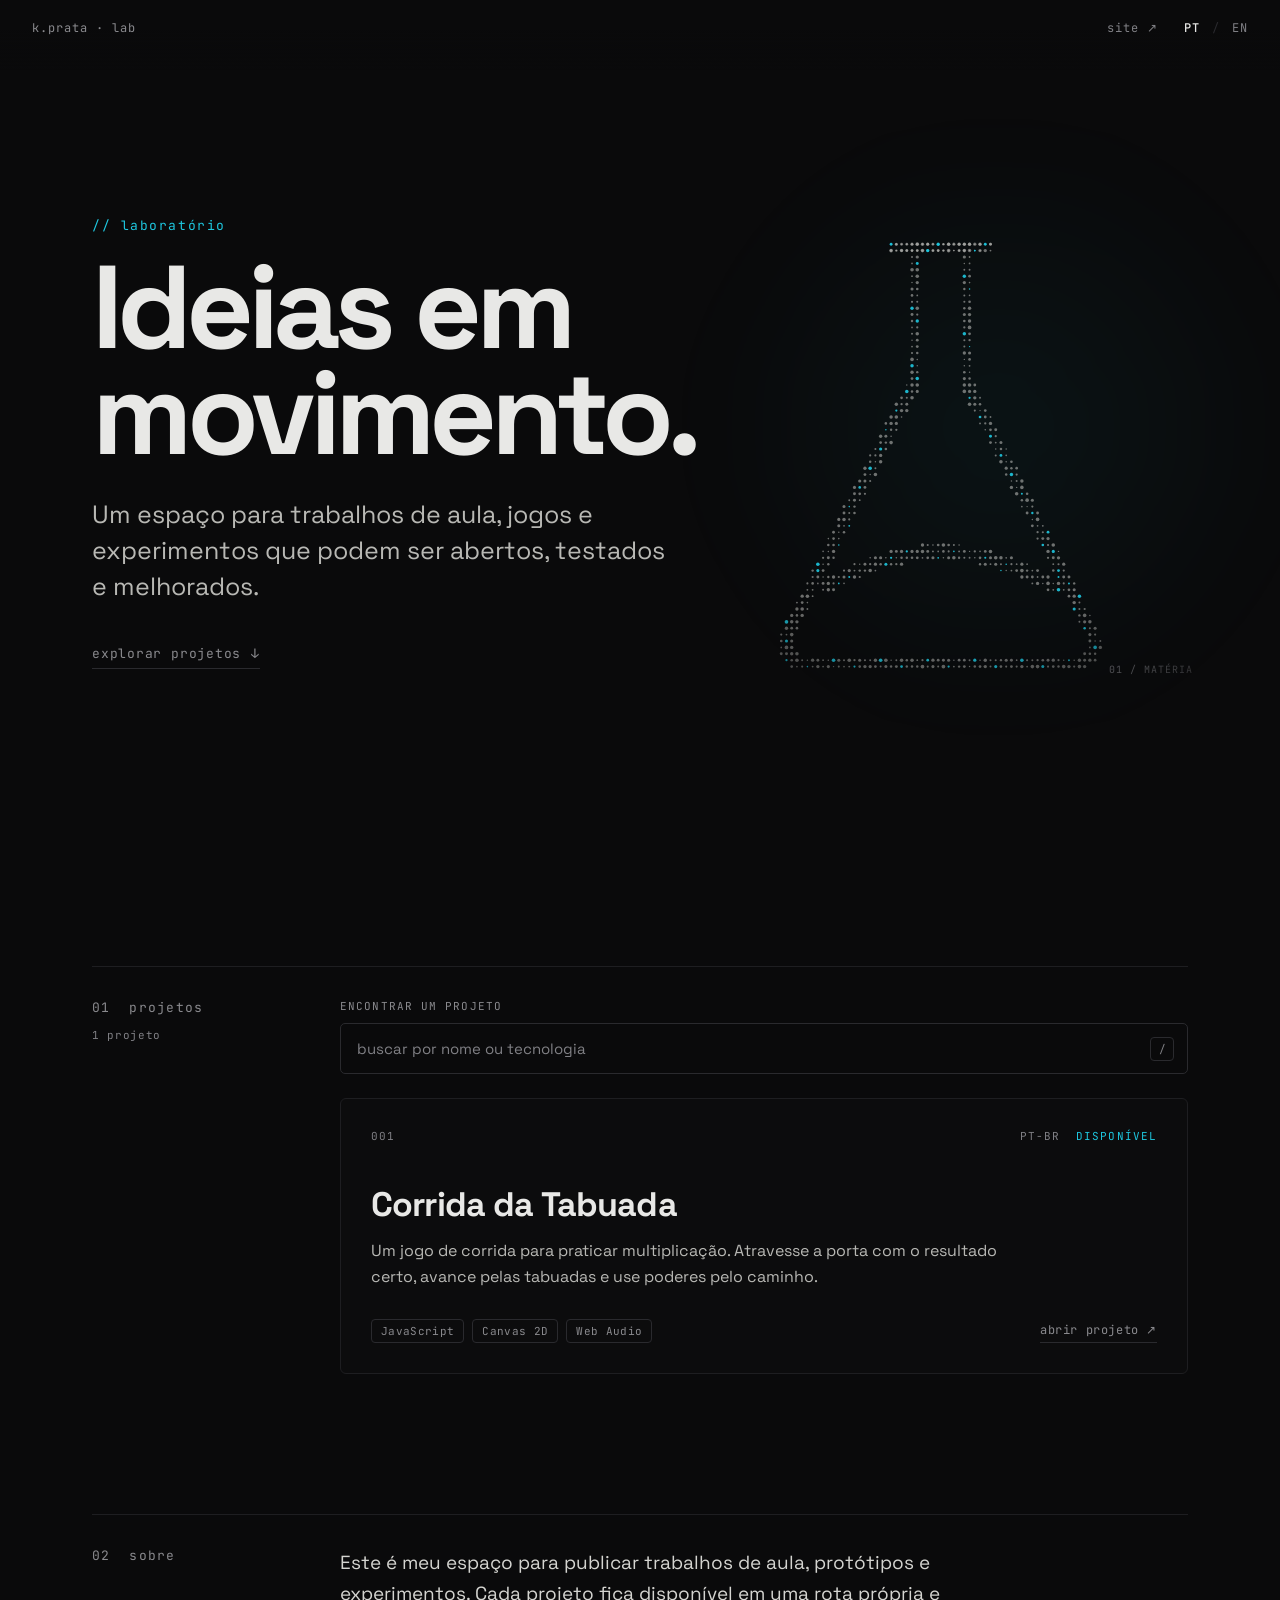
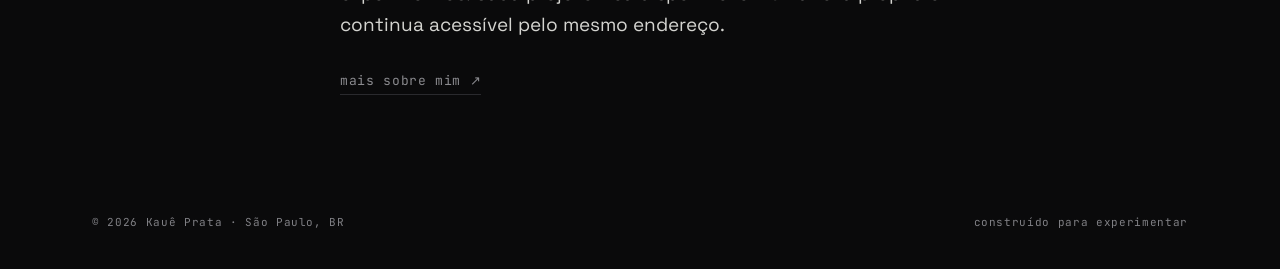
==== pt/index.html @ 5f239970 "adiciona idiomas e hero experimental" ====
<!DOCTYPE html>
<html lang="pt-BR">
<head>
  <meta charset="utf-8">
  <meta name="viewport" content="width=device-width, initial-scale=1">

  <title>Lab · Kauê Prata</title>
  <meta name="description" content="Trabalhos de aula, jogos e experimentos desenvolvidos por Kauê Prata.">
  <meta name="author" content="Kauê Prata">
  <meta name="theme-color" content="#0A0A0B">
  <link rel="canonical" href="https://lab.kaueprata.com/pt/">
  <link rel="alternate" hreflang="en" href="https://lab.kaueprata.com/">
  <link rel="alternate" hreflang="pt-BR" href="https://lab.kaueprata.com/pt/">
  <link rel="alternate" hreflang="x-default" href="https://lab.kaueprata.com/">

  <meta property="og:type" content="website">
  <meta property="og:site_name" content="Lab · Kauê Prata">
  <meta property="og:url" content="https://lab.kaueprata.com/pt/">
  <meta property="og:title" content="Lab · Kauê Prata">
  <meta property="og:description" content="Trabalhos de aula, jogos e experimentos desenvolvidos por Kauê Prata.">
  <meta property="og:image" content="https://lab.kaueprata.com/assets/og-v2.jpg">
  <meta property="og:image:width" content="1200">
  <meta property="og:image:height" content="630">
  <meta property="og:image:alt" content="Laboratório de Kauê Prata, uma coleção de projetos e experimentos">
  <meta property="og:locale" content="pt_BR">
  <meta property="og:locale:alternate" content="en_US">

  <meta name="twitter:card" content="summary_large_image">
  <meta name="twitter:title" content="Lab · Kauê Prata">
  <meta name="twitter:description" content="Trabalhos de aula, jogos e experimentos desenvolvidos por Kauê Prata.">
  <meta name="twitter:image" content="https://lab.kaueprata.com/assets/og-v2.jpg">

  <link rel="icon" href="/assets/favicon.svg" type="image/svg+xml">
  <link rel="apple-touch-icon" href="/assets/apple-touch-icon.png">
  <link rel="preload" href="/assets/v2/fonts/space-grotesk-latin.woff2" as="font" type="font/woff2" crossorigin>
  <link rel="stylesheet" href="/assets/v2/site.css">
  <noscript><style>.app-list{display:none}.noscript-app{display:block}</style></noscript>
</head>
<body>
  <a class="skip" href="#apps">pular para os projetos</a>

  <header class="topbar">
    <a class="brand" href="/pt/">k.prata · lab</a>
    <nav class="topnav" aria-label="Navegação principal">
      <a class="back-home" href="https://kaueprata.com/pt/">site <span aria-hidden="true">↗</span></a>
      <div class="lang" role="group" aria-label="Idioma">
        <span class="lang-btn" aria-current="page">PT</span>
        <span class="lang-sep" aria-hidden="true">/</span>
        <a class="lang-btn" href="/" hreflang="en" data-lang="en">EN</a>
      </div>
    </nav>
  </header>

  <main>
    <section class="hero" aria-labelledby="hero-title">
      <div class="hero-visual" aria-hidden="true">
        <canvas id="lab-canvas"></canvas>
        <span class="shape-label" id="shape-label"></span>
      </div>
      <div class="hero-inner">
        <div class="hero-copy">
          <p class="kicker">// laboratório</p>
          <h1 id="hero-title">Ideias em movimento.</h1>
          <p class="hero-line">Um espaço para trabalhos de aula, jogos e experimentos que podem ser abertos, testados e melhorados.</p>
          <a class="hero-link" href="#apps">explorar projetos <span aria-hidden="true">↓</span></a>
        </div>
      </div>
    </section>

    <section class="section" id="apps" aria-labelledby="apps-title">
      <div class="section-row">
        <div class="section-heading">
          <h2 class="section-label" id="apps-title">01&nbsp;&nbsp;projetos</h2>
          <span class="app-count" id="app-count" aria-live="polite">carregando</span>
        </div>

        <div class="section-body">
          <div class="toolbar">
            <label for="app-search">encontrar um projeto</label>
            <div class="search-wrap">
              <input id="app-search" type="search" placeholder="buscar por nome ou tecnologia" autocomplete="off">
              <span class="search-key" aria-hidden="true">/</span>
            </div>
          </div>

          <div class="app-list" id="app-list"></div>
          <p class="empty" id="empty" hidden>Nenhum projeto encontrado.</p>

          <div class="noscript-app">
            <article class="app-card">
              <a class="app-card-link" href="/tabuada/">
                <div class="app-topline"><span>001</span><span class="status">disponível</span></div>
                <h3>Corrida da Tabuada</h3>
                <p>Um jogo de corrida para praticar multiplicação escolhendo a porta com o resultado certo.</p>
                <span class="open-app">abrir projeto ↗</span>
              </a>
            </article>
          </div>
        </div>
      </div>
    </section>

    <section class="section note" aria-labelledby="about-title">
      <div class="section-row">
        <h2 class="section-label" id="about-title">02&nbsp;&nbsp;sobre</h2>
        <div class="section-body note-body">
          <p>Este é meu espaço para publicar trabalhos de aula, protótipos e experimentos. Cada projeto fica disponível em uma rota própria e continua acessível pelo mesmo endereço.</p>
          <a href="https://kaueprata.com/pt/">mais sobre mim <span aria-hidden="true">↗</span></a>
        </div>
      </div>
    </section>
  </main>

  <footer class="footer">
    <p>© 2026 Kauê Prata · São Paulo, BR</p>
    <span>construído para experimentar</span>
  </footer>

  <script src="/assets/v2/apps.js" defer></script>
  <script src="/assets/v2/site.js" defer></script>
</body>
</html>
---- assets/v2/site.css ----
@font-face {
  font-family: "Space Grotesk";
  src: url("/assets/v2/fonts/space-grotesk-latin.woff2") format("woff2");
  font-style: normal;
  font-weight: 400 700;
  font-display: swap;
  unicode-range: U+0000-00FF, U+0131, U+0152-0153, U+02BB-02BC, U+02C6, U+02DA, U+02DC, U+0304, U+0308, U+0329, U+2000-206F, U+20AC, U+2122, U+2191, U+2193, U+2212, U+2215, U+FEFF, U+FFFD;
}

@font-face {
  font-family: "Space Grotesk";
  src: url("/assets/v2/fonts/space-grotesk-latin-ext.woff2") format("woff2");
  font-style: normal;
  font-weight: 400 700;
  font-display: swap;
  unicode-range: U+0100-02BA, U+02BD-02C5, U+02C7-02CC, U+02CE-02D7, U+02DD-02FF, U+0304, U+0308, U+0329, U+1D00-1DBF, U+1E00-1E9F, U+1EF2-1EFF, U+2020, U+20A0-20AB, U+20AD-20C0, U+2113, U+2C60-2C7F, U+A720-A7FF;
}

@font-face {
  font-family: "JetBrains Mono";
  src: url("/assets/v2/fonts/jetbrains-mono-latin.woff2") format("woff2");
  font-style: normal;
  font-weight: 400 500;
  font-display: swap;
  unicode-range: U+0000-00FF, U+0131, U+0152-0153, U+02BB-02BC, U+02C6, U+02DA, U+02DC, U+0304, U+0308, U+0329, U+2000-206F, U+20AC, U+2122, U+2191, U+2193, U+2212, U+2215, U+FEFF, U+FFFD;
}

@font-face {
  font-family: "JetBrains Mono";
  src: url("/assets/v2/fonts/jetbrains-mono-latin-ext.woff2") format("woff2");
  font-style: normal;
  font-weight: 400 500;
  font-display: swap;
  unicode-range: U+0100-02BA, U+02BD-02C5, U+02C7-02CC, U+02CE-02D7, U+02DD-02FF, U+0304, U+0308, U+0329, U+1D00-1DBF, U+1E00-1E9F, U+1EF2-1EFF, U+2020, U+20A0-20AB, U+20AD-20C0, U+2113, U+2C60-2C7F, U+A720-A7FF;
}

:root {
  --bg: #0a0a0b;
  --fg: #e8e8e6;
  --accent: #1ec8e0;
  --body: #d4d4d0;
  --soft: #b8b8b4;
  --muted: #8a8a8e;
  --dim: #808085;
  --line: #1e1e21;
  --line-strong: #2a2a2e;
  --ease: cubic-bezier(.4, 0, .2, 1);
  --sans: "Space Grotesk", sans-serif;
  --mono: "JetBrains Mono", monospace;
}

*, *::before, *::after { box-sizing: border-box; }

html {
  scroll-behavior: smooth;
  scrollbar-width: thin;
  scrollbar-color: var(--line-strong) var(--bg);
}

body {
  margin: 0;
  min-height: 100vh;
  min-height: 100dvh;
  overflow-x: hidden;
  background: var(--bg);
  color: var(--fg);
  font-family: var(--sans);
  -webkit-font-smoothing: antialiased;
}

::selection { background: var(--accent); color: var(--bg); }
::-webkit-scrollbar { width: 12px; height: 12px; }
::-webkit-scrollbar-track { background: var(--bg); }
::-webkit-scrollbar-thumb { background: var(--line-strong); border: 3px solid var(--bg); border-radius: 8px; }
::-webkit-scrollbar-thumb:hover { background: var(--muted); }

a { color: inherit; text-decoration: none; }
a:hover { color: var(--accent); }
:focus-visible { outline: 2px solid var(--accent); outline-offset: 4px; border-radius: 2px; }

.skip {
  position: fixed;
  left: 16px;
  top: -64px;
  z-index: 50;
  padding: 10px 14px;
  border: 1px solid var(--line-strong);
  border-radius: 4px;
  background: var(--bg);
  font: 13px var(--mono);
  letter-spacing: .06em;
  transition: top .2s var(--ease);
}

.skip:focus { top: 16px; }

.topbar {
  position: fixed;
  inset: 0 0 auto;
  z-index: 20;
  display: flex;
  align-items: center;
  justify-content: space-between;
  padding: 20px 32px 34px;
  background: linear-gradient(#0a0a0b 42%, rgba(10, 10, 11, 0));
  font: 12px var(--mono);
  letter-spacing: .08em;
}

.brand { color: var(--muted); }
.topnav, .lang { display: flex; align-items: center; }
.topnav { gap: 26px; }
.back-home { color: var(--dim); transition: color .2s var(--ease); }
.lang { gap: 12px; }
.lang-btn { color: var(--dim); transition: color .2s var(--ease); }
.lang-btn[aria-current="page"] { color: var(--fg); font-weight: 500; }
.lang-sep { color: var(--line-strong); }

.hero {
  position: relative;
  min-height: 94vh;
  min-height: 94svh;
  display: flex;
  align-items: center;
  overflow: hidden;
}

.hero::after {
  content: "";
  position: absolute;
  right: -6%;
  top: 18%;
  width: 56%;
  height: 65%;
  background: radial-gradient(circle, rgba(30, 200, 224, .055), transparent 68%);
  filter: blur(42px);
  pointer-events: none;
}

.hero-inner {
  position: relative;
  z-index: 2;
  width: 100%;
  max-width: 1160px;
  margin: 0 auto;
  padding: 128px 32px 88px;
}

.hero-copy { position: relative; z-index: 2; max-width: 650px; }

.hero-visual {
  position: absolute;
  z-index: 1;
  top: 19%;
  right: max(3vw, calc((100vw - 1220px) / 2));
  width: min(47vw, 620px);
  height: min(58vw, 560px);
  pointer-events: none;
  mask-image: radial-gradient(ellipse 72% 70% at center, #000 50%, transparent 100%);
}

.hero-visual canvas { display: block; width: 100%; height: 100%; }

.shape-label {
  position: absolute;
  right: 8%;
  bottom: 8%;
  color: var(--dim);
  font: 10px var(--mono);
  letter-spacing: .1em;
  text-transform: uppercase;
}

.kicker {
  margin: 0 0 20px;
  color: var(--accent);
  font: 13px var(--mono);
  letter-spacing: .12em;
}

.hero h1 {
  margin: 0 0 30px;
  max-width: 780px;
  font-size: clamp(68px, 9.2vw, 118px);
  font-weight: 700;
  line-height: .9;
  letter-spacing: -.052em;
  text-wrap: balance;
}

.hero-line {
  max-width: 580px;
  margin: 0 0 38px;
  color: var(--soft);
  font-size: clamp(19px, 2vw, 25px);
  line-height: 1.45;
  text-wrap: pretty;
}

.hero-link {
  display: inline-flex;
  gap: 10px;
  align-items: center;
  padding-bottom: 6px;
  border-bottom: 1px solid var(--line-strong);
  color: var(--muted);
  font: 13px var(--mono);
  letter-spacing: .06em;
  transition: color .2s var(--ease), border-color .2s var(--ease);
}

.hero-link:hover { border-color: var(--accent); }

.section {
  max-width: 1160px;
  margin: 0 auto;
  padding: 120px 32px 0;
  scroll-margin-top: 64px;
}

.section-row {
  display: flex;
  flex-wrap: wrap;
  gap: 48px;
  padding-top: 32px;
  border-top: 1px solid var(--line);
}

.section-heading { flex: 0 0 200px; }
.section-label {
  margin: 0;
  color: var(--muted);
  font: 400 13px var(--mono);
  letter-spacing: .1em;
}

.app-count {
  display: block;
  margin-top: 12px;
  color: var(--dim);
  font: 11px var(--mono);
  letter-spacing: .06em;
}

.section-body { flex: 1 1 520px; min-width: 0; }
.toolbar { margin-bottom: 24px; }
.toolbar label {
  display: block;
  margin-bottom: 10px;
  color: var(--muted);
  font: 11px var(--mono);
  letter-spacing: .1em;
  text-transform: uppercase;
}

.search-wrap { position: relative; }
.search-wrap input {
  width: 100%;
  padding: 15px 48px 15px 16px;
  border: 1px solid var(--line-strong);
  border-radius: 5px;
  outline: none;
  background: transparent;
  color: var(--fg);
  font: 15px var(--sans);
  transition: border-color .2s var(--ease), background .2s var(--ease);
}

.search-wrap input::placeholder { color: var(--dim); }
.search-wrap input:focus { border-color: var(--accent); background: rgba(255, 255, 255, .015); }
.search-key {
  position: absolute;
  top: 50%;
  right: 14px;
  transform: translateY(-50%);
  display: grid;
  place-items: center;
  width: 24px;
  height: 24px;
  border: 1px solid var(--line-strong);
  border-radius: 4px;
  color: var(--dim);
  font: 11px var(--mono);
  pointer-events: none;
}

.app-list { display: grid; gap: 18px; }
.app-card { min-width: 0; }
.app-card[hidden] { display: none; }

.app-card-link {
  display: block;
  padding: 30px;
  border: 1px solid var(--line);
  border-radius: 6px;
  background: rgba(255, 255, 255, .006);
  transition: border-color .22s var(--ease), background .22s var(--ease), transform .22s var(--ease);
}

.app-card-link:hover {
  border-color: var(--accent);
  background: rgba(30, 200, 224, .025);
  color: var(--fg);
  transform: translateY(-2px);
}

.app-topline {
  display: flex;
  justify-content: space-between;
  gap: 16px;
  margin-bottom: 44px;
  color: var(--dim);
  font: 11px var(--mono);
  letter-spacing: .1em;
}

.app-meta { display: flex; gap: 16px; align-items: center; }
.status { color: var(--accent); text-transform: uppercase; }
.app-card h3 {
  margin: 0 0 14px;
  font-size: clamp(24px, 3.2vw, 34px);
  line-height: 1.08;
  letter-spacing: -.025em;
}

.app-card p {
  max-width: 640px;
  margin: 0 0 28px;
  color: var(--soft);
  font-size: 16px;
  line-height: 1.65;
  text-wrap: pretty;
}

.app-bottom {
  display: flex;
  align-items: flex-end;
  justify-content: space-between;
  gap: 24px;
}

.tags { display: flex; flex-wrap: wrap; gap: 8px; }
.tag {
  padding: 4px 9px;
  border: 1px solid var(--line-strong);
  border-radius: 4px;
  color: var(--muted);
  font: 11px var(--mono);
  letter-spacing: .03em;
}

.open-app {
  flex: 0 0 auto;
  padding-bottom: 4px;
  border-bottom: 1px solid var(--line-strong);
  color: var(--muted);
  font: 12px var(--mono);
  letter-spacing: .05em;
  transition: color .2s var(--ease), border-color .2s var(--ease);
}

.app-card-link:hover .open-app { color: var(--accent); border-color: var(--accent); }
.empty { margin: 48px 0; color: var(--muted); font: 13px var(--mono); }
.noscript-app { display: none; }

.note { padding-top: 140px; padding-bottom: 120px; }
.note > .section-row > .section-label { flex: 0 0 200px; }
.note-body p {
  max-width: 640px;
  margin: 0 0 28px;
  color: var(--body);
  font-size: 19px;
  line-height: 1.65;
  text-wrap: pretty;
}

.note-body a {
  display: inline-block;
  padding-bottom: 5px;
  border-bottom: 1px solid var(--line-strong);
  color: var(--muted);
  font: 13px var(--mono);
  letter-spacing: .05em;
}

.note-body a:hover { border-color: var(--accent); }

.footer {
  display: flex;
  justify-content: space-between;
  gap: 24px;
  max-width: 1160px;
  margin: 0 auto;
  padding: 0 32px 40px;
  color: var(--dim);
  font: 11px var(--mono);
  letter-spacing: .06em;
}

.footer p { margin: 0; }

@media (max-width: 900px) {
  .hero-copy { max-width: 600px; }
  .hero-visual { right: -11%; width: 62vw; opacity: .58; }
}

@media (max-width: 700px) {
  .topbar { padding: 16px 20px 30px; }
  .topnav { gap: 18px; }
  .back-home { font-size: 0; }
  .back-home span { font-size: 13px; }
  .hero { min-height: 92vh; min-height: 92svh; align-items: flex-start; }
  .hero-inner { padding: 118px 20px 76px; }
  .hero h1 { max-width: 560px; font-size: clamp(58px, 18vw, 84px); }
  .hero-line { max-width: 520px; font-size: 18px; }
  .hero-visual {
    top: 43%;
    right: -20%;
    width: 88vw;
    height: 50vh;
    min-height: 340px;
    opacity: .48;
  }
  .shape-label { right: 23%; bottom: 9%; }
  .section { padding: 92px 20px 0; }
  .section-row { gap: 30px; }
  .section-heading { flex-basis: 100%; display: flex; justify-content: space-between; align-items: baseline; }
  .app-count { margin: 0; }
  .app-card-link { padding: 24px; }
  .app-topline { margin-bottom: 36px; }
  .app-bottom { align-items: flex-start; flex-direction: column; }
  .note { padding-top: 110px; padding-bottom: 96px; }
  .footer { flex-direction: column; padding: 0 20px 36px; }
}

@media (max-width: 410px) {
  .topbar { padding-inline: 16px; }
  .brand { font-size: 11px; }
  .topnav { gap: 13px; }
  .lang { gap: 9px; }
  .hero-inner { padding-inline: 16px; }
  .section { padding-inline: 16px; }
}

@media (prefers-reduced-motion: reduce) {
  html { scroll-behavior: auto; }
  *, *::before, *::after { transition-duration: .001ms !important; }
  .app-card-link:hover { transform: none; }
}
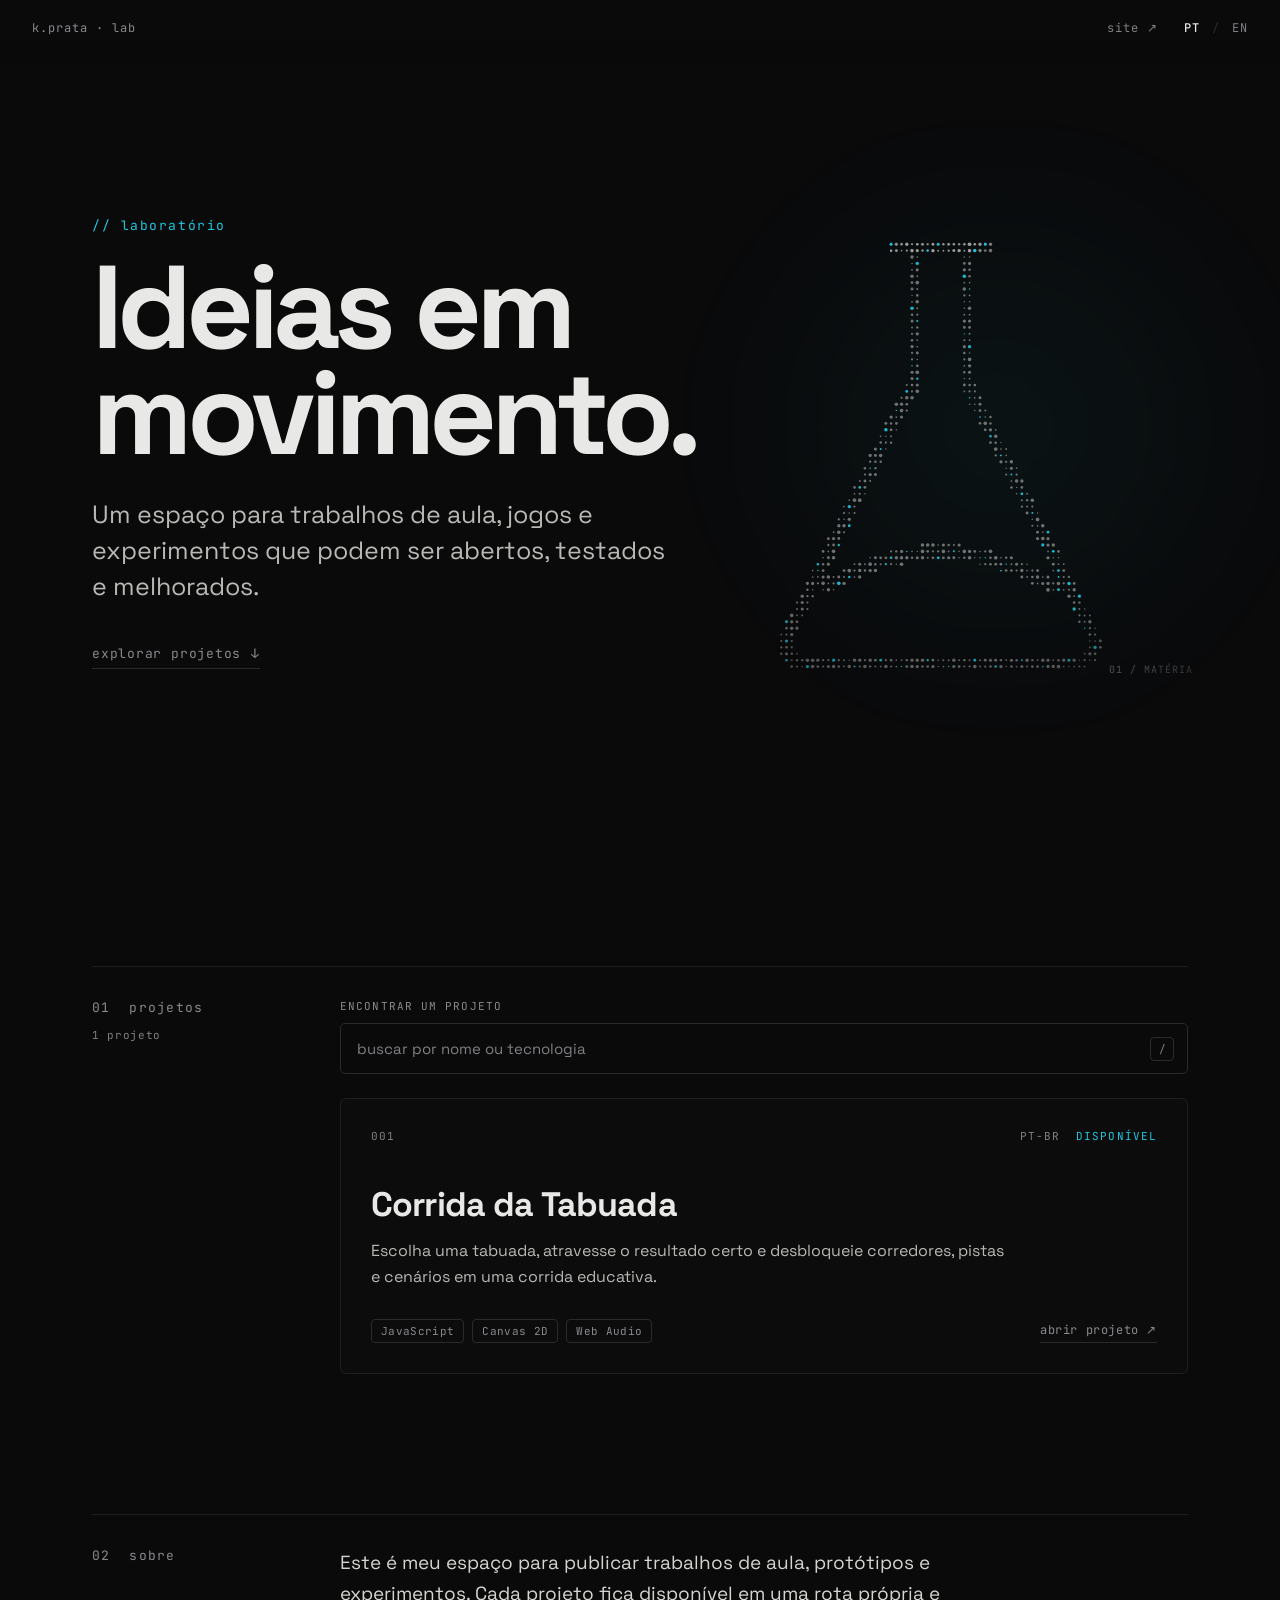
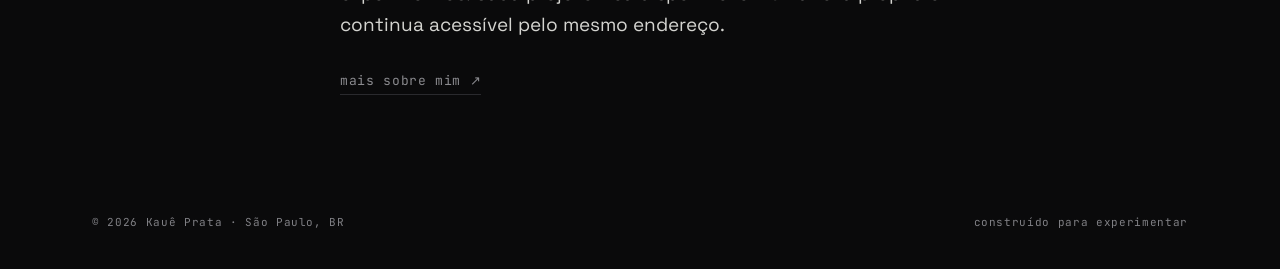
==== commit 586e5c1a: "repagina corrida da tabuada" ====
--- a/pt/index.html
+++ b/pt/index.html
@@ -91,7 +91,7 @@
               <a class="app-card-link" href="/tabuada/">
                 <div class="app-topline"><span>001</span><span class="status">disponível</span></div>
                 <h3>Corrida da Tabuada</h3>
-                <p>Um jogo de corrida para praticar multiplicação escolhendo a porta com o resultado certo.</p>
+                <p>Escolha uma tabuada, atravesse o resultado certo e desbloqueie novas pistas e corredores.</p>
                 <span class="open-app">abrir projeto ↗</span>
               </a>
             </article>
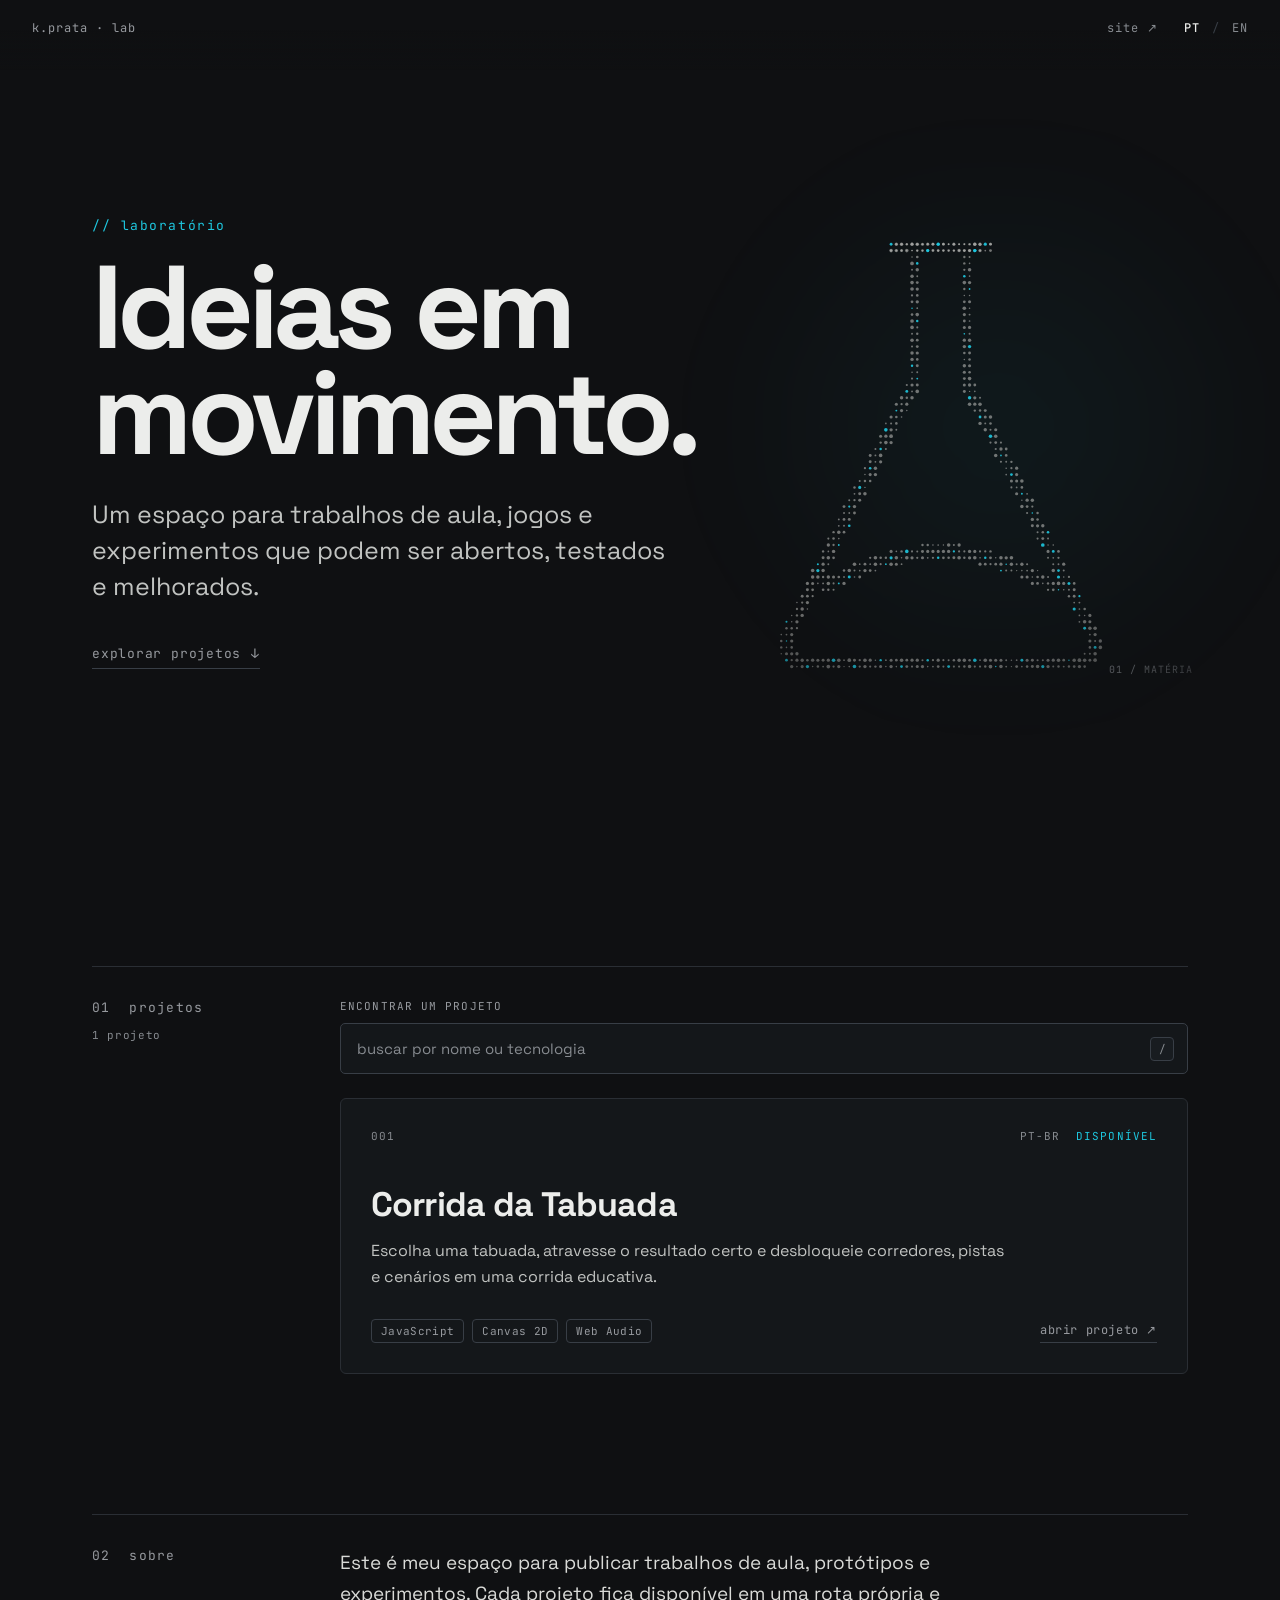
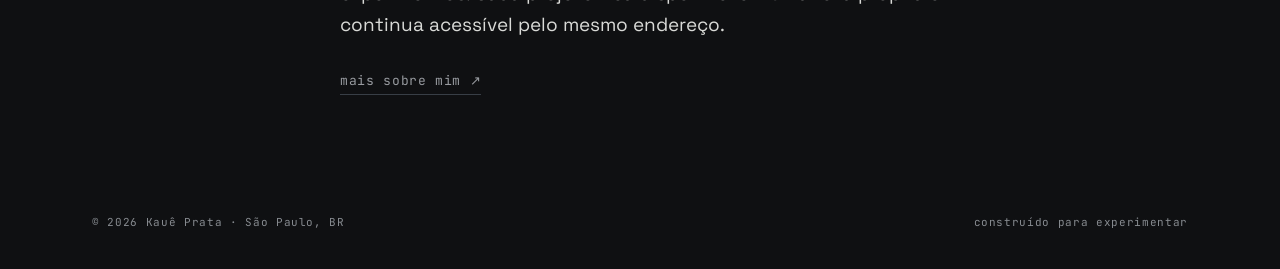
==== commit 9e4964c4: "refina contraste do tema dark" ====
--- a/pt/index.html
+++ b/pt/index.html
@@ -7,7 +7,7 @@
   <title>Lab · Kauê Prata</title>
   <meta name="description" content="Trabalhos de aula, jogos e experimentos desenvolvidos por Kauê Prata.">
   <meta name="author" content="Kauê Prata">
-  <meta name="theme-color" content="#0A0A0B">
+  <meta name="theme-color" content="#0F1012">
   <link rel="canonical" href="https://lab.kaueprata.com/pt/">
   <link rel="alternate" hreflang="en" href="https://lab.kaueprata.com/">
   <link rel="alternate" hreflang="pt-BR" href="https://lab.kaueprata.com/pt/">
@@ -33,7 +33,7 @@
   <link rel="icon" href="/assets/favicon.svg" type="image/svg+xml">
   <link rel="apple-touch-icon" href="/assets/apple-touch-icon.png">
   <link rel="preload" href="/assets/v2/fonts/space-grotesk-latin.woff2" as="font" type="font/woff2" crossorigin>
-  <link rel="stylesheet" href="/assets/v2/site.css">
+  <link rel="stylesheet" href="/assets/v2/site.css?v=2">
   <noscript><style>.app-list{display:none}.noscript-app{display:block}</style></noscript>
 </head>
 <body>
--- a/assets/v2/site.css
+++ b/assets/v2/site.css
@@ -35,15 +35,18 @@
 }
 
 :root {
-  --bg: #0a0a0b;
-  --fg: #e8e8e6;
+  color-scheme: dark;
+  --bg: #0f1012;
+  --surface: #14171a;
+  --surface-raised: #181c20;
+  --fg: #ecedeb;
   --accent: #1ec8e0;
-  --body: #d4d4d0;
-  --soft: #b8b8b4;
-  --muted: #8a8a8e;
-  --dim: #808085;
-  --line: #1e1e21;
-  --line-strong: #2a2a2e;
+  --body: #d9dad7;
+  --soft: #c1c3c1;
+  --muted: #979a9f;
+  --dim: #878b90;
+  --line: #2a2e34;
+  --line-strong: #383e46;
   --ease: cubic-bezier(.4, 0, .2, 1);
   --sans: "Space Grotesk", sans-serif;
   --mono: "JetBrains Mono", monospace;
@@ -102,7 +105,7 @@
   align-items: center;
   justify-content: space-between;
   padding: 20px 32px 34px;
-  background: linear-gradient(#0a0a0b 42%, rgba(10, 10, 11, 0));
+  background: linear-gradient(#0f1012 42%, rgba(15, 16, 18, 0));
   font: 12px var(--mono);
   letter-spacing: .08em;
 }
@@ -260,14 +263,14 @@
   border: 1px solid var(--line-strong);
   border-radius: 5px;
   outline: none;
-  background: transparent;
+  background: var(--surface);
   color: var(--fg);
   font: 15px var(--sans);
   transition: border-color .2s var(--ease), background .2s var(--ease);
 }
 
 .search-wrap input::placeholder { color: var(--dim); }
-.search-wrap input:focus { border-color: var(--accent); background: rgba(255, 255, 255, .015); }
+.search-wrap input:focus { border-color: var(--accent); background: var(--surface-raised); }
 .search-key {
   position: absolute;
   top: 50%;
@@ -279,6 +282,7 @@
   height: 24px;
   border: 1px solid var(--line-strong);
   border-radius: 4px;
+  background: var(--surface-raised);
   color: var(--dim);
   font: 11px var(--mono);
   pointer-events: none;
@@ -293,13 +297,13 @@
   padding: 30px;
   border: 1px solid var(--line);
   border-radius: 6px;
-  background: rgba(255, 255, 255, .006);
+  background: var(--surface);
   transition: border-color .22s var(--ease), background .22s var(--ease), transform .22s var(--ease);
 }
 
 .app-card-link:hover {
   border-color: var(--accent);
-  background: rgba(30, 200, 224, .025);
+  background: color-mix(in srgb, var(--surface-raised) 96%, var(--accent));
   color: var(--fg);
   transform: translateY(-2px);
 }
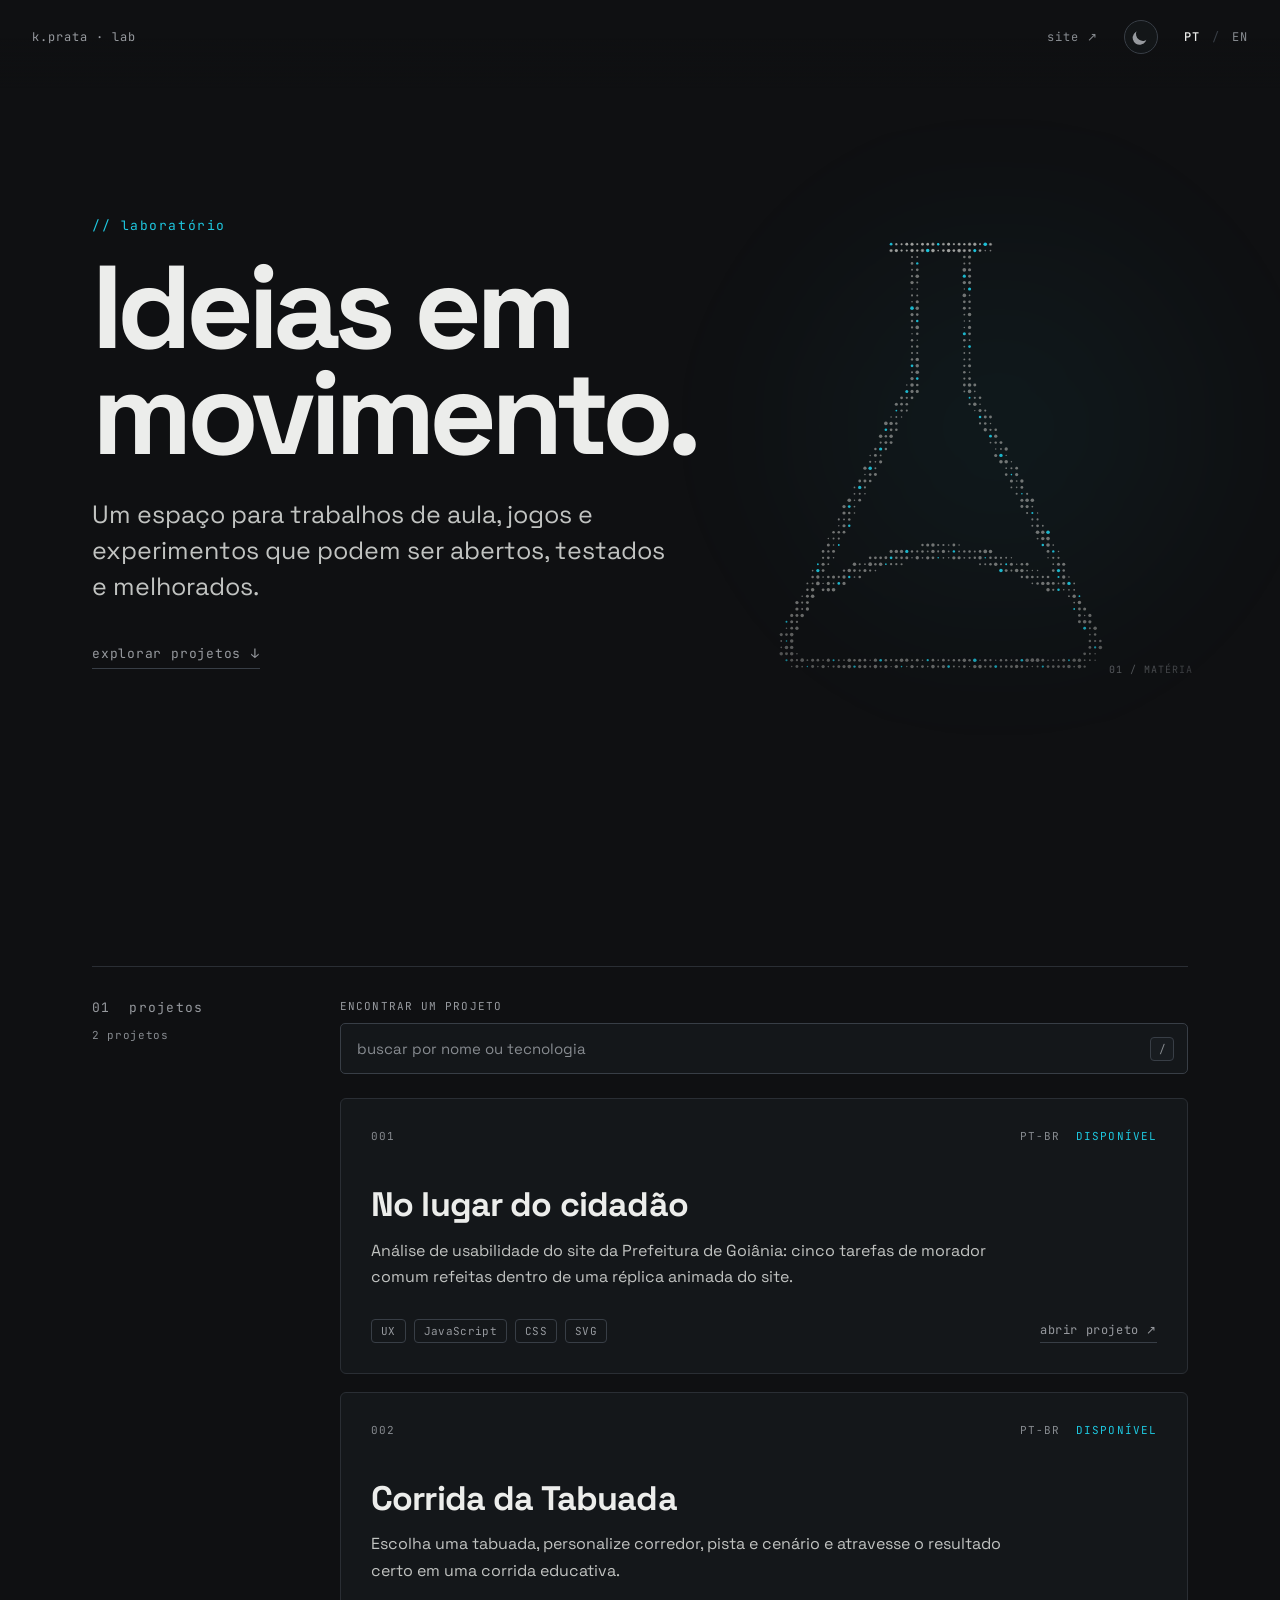
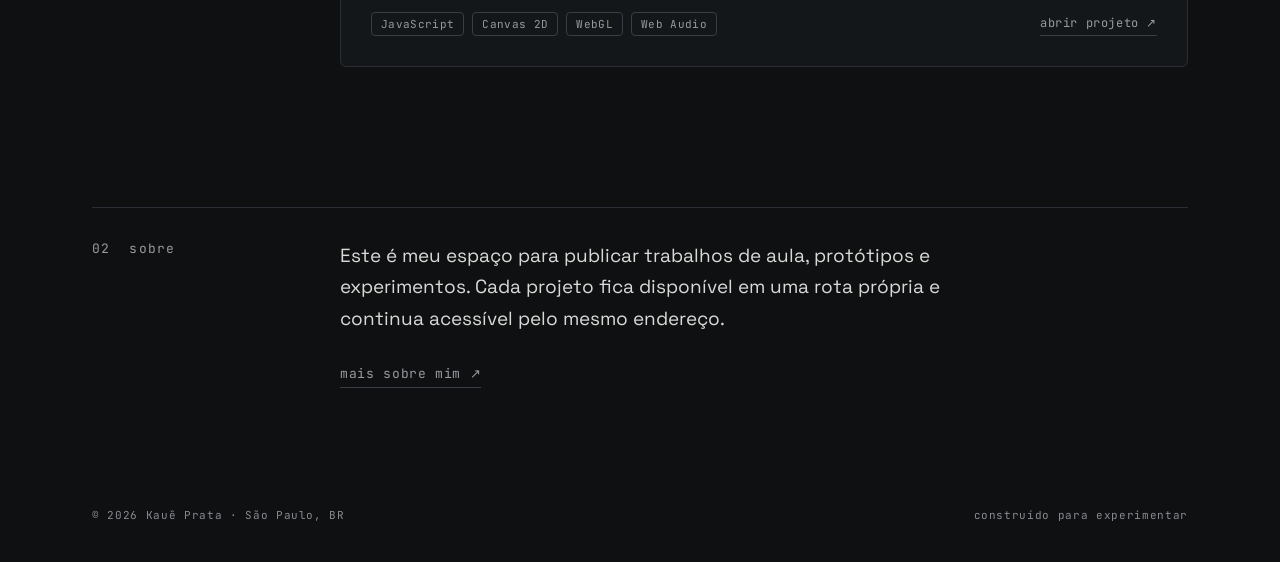
==== commit d0e3b080: "adiciona tema claro com seletor animado" ====
--- a/pt/index.html
+++ b/pt/index.html
@@ -3,6 +3,13 @@
 <head>
   <meta charset="utf-8">
   <meta name="viewport" content="width=device-width, initial-scale=1">
+  <script>
+    (() => {
+      let theme = "dark";
+      try { theme = localStorage.getItem("kp-theme") === "light" ? "light" : "dark"; } catch (_) {}
+      document.documentElement.dataset.theme = theme;
+    })();
+  </script>
 
   <title>Lab · Kauê Prata</title>
   <meta name="description" content="Trabalhos de aula, jogos e experimentos desenvolvidos por Kauê Prata.">
@@ -33,7 +40,7 @@
   <link rel="icon" href="/assets/favicon.svg" type="image/svg+xml">
   <link rel="apple-touch-icon" href="/assets/apple-touch-icon.png">
   <link rel="preload" href="/assets/v2/fonts/space-grotesk-latin.woff2" as="font" type="font/woff2" crossorigin>
-  <link rel="stylesheet" href="/assets/v2/site.css?v=2">
+  <link rel="stylesheet" href="/assets/v2/site.css?v=3">
   <noscript><style>.app-list{display:none}.noscript-app{display:block}</style></noscript>
 </head>
 <body>
@@ -43,6 +50,13 @@
     <a class="brand" href="/pt/">k.prata · lab</a>
     <nav class="topnav" aria-label="Navegação principal">
       <a class="back-home" href="https://kaueprata.com/pt/">site <span aria-hidden="true">↗</span></a>
+      <button class="theme-toggle" type="button" aria-label="Mudar para o tema claro" title="Mudar para o tema claro">
+        <span class="theme-icon" aria-hidden="true">
+          <span class="theme-sun"></span>
+          <span class="theme-sun-rays"></span>
+          <span class="theme-moon"></span>
+        </span>
+      </button>
       <div class="lang" role="group" aria-label="Idioma">
         <span class="lang-btn" aria-current="page">PT</span>
         <span class="lang-sep" aria-hidden="true">/</span>
@@ -117,6 +131,6 @@
   </footer>
 
   <script src="/assets/v2/apps.js" defer></script>
-  <script src="/assets/v2/site.js" defer></script>
+  <script src="/assets/v2/site.js?v=3" defer></script>
 </body>
 </html>
--- a/assets/v2/site.css
+++ b/assets/v2/site.css
@@ -47,9 +47,36 @@
   --dim: #878b90;
   --line: #2a2e34;
   --line-strong: #383e46;
+  --accent-contrast: #0f1012;
+  --topbar-solid: #0f1012;
+  --topbar-clear: rgba(15, 16, 18, 0);
+  --hero-glow: rgba(30, 200, 224, .055);
+  --particle: rgba(205, 205, 202, .52);
+  --particle-accent: rgba(30, 200, 224, .9);
   --ease: cubic-bezier(.4, 0, .2, 1);
   --sans: "Space Grotesk", sans-serif;
   --mono: "JetBrains Mono", monospace;
+}
+
+:root[data-theme="light"] {
+  color-scheme: light;
+  --bg: #f4f3ef;
+  --surface: #fbfaf7;
+  --surface-raised: #ffffff;
+  --fg: #131619;
+  --accent: #087f91;
+  --body: #2c3033;
+  --soft: #41474c;
+  --muted: #62696f;
+  --dim: #747b80;
+  --line: #d9d7d0;
+  --line-strong: #c3c3bc;
+  --accent-contrast: #ffffff;
+  --topbar-solid: #f4f3ef;
+  --topbar-clear: rgba(244, 243, 239, 0);
+  --hero-glow: rgba(8, 127, 145, .1);
+  --particle: rgba(42, 48, 52, .42);
+  --particle-accent: rgba(8, 127, 145, .9);
 }
 
 *, *::before, *::after { box-sizing: border-box; }
@@ -69,9 +96,10 @@
   color: var(--fg);
   font-family: var(--sans);
   -webkit-font-smoothing: antialiased;
-}
-
-::selection { background: var(--accent); color: var(--bg); }
+  transition: background-color .32s var(--ease), color .32s var(--ease);
+}
+
+::selection { background: var(--accent); color: var(--accent-contrast); }
 ::-webkit-scrollbar { width: 12px; height: 12px; }
 ::-webkit-scrollbar-track { background: var(--bg); }
 ::-webkit-scrollbar-thumb { background: var(--line-strong); border: 3px solid var(--bg); border-radius: 8px; }
@@ -105,7 +133,7 @@
   align-items: center;
   justify-content: space-between;
   padding: 20px 32px 34px;
-  background: linear-gradient(#0f1012 42%, rgba(15, 16, 18, 0));
+  background: linear-gradient(var(--topbar-solid) 42%, var(--topbar-clear));
   font: 12px var(--mono);
   letter-spacing: .08em;
 }
@@ -114,6 +142,71 @@
 .topnav, .lang { display: flex; align-items: center; }
 .topnav { gap: 26px; }
 .back-home { color: var(--dim); transition: color .2s var(--ease); }
+.theme-toggle {
+  position: relative;
+  display: grid;
+  flex: 0 0 auto;
+  place-items: center;
+  width: 34px;
+  height: 34px;
+  padding: 0;
+  border: 1px solid var(--line-strong);
+  border-radius: 50%;
+  background: color-mix(in srgb, var(--surface) 88%, transparent);
+  color: var(--muted);
+  cursor: pointer;
+  transition: color .22s var(--ease), border-color .22s var(--ease), background-color .32s var(--ease), transform .22s var(--ease);
+}
+
+.theme-toggle:hover {
+  border-color: var(--accent);
+  color: var(--accent);
+  transform: rotate(8deg);
+}
+
+.theme-toggle:active { transform: rotate(8deg) scale(.92); }
+.theme-icon { position: relative; display: block; width: 18px; height: 18px; }
+.theme-sun,
+.theme-sun-rays,
+.theme-moon { position: absolute; inset: 0; transition: opacity .38s var(--ease), transform .48s var(--ease); }
+
+.theme-sun {
+  inset: 5px;
+  border: 1.8px solid currentColor;
+  border-radius: 50%;
+  opacity: 0;
+  transform: scale(.35) rotate(-100deg);
+}
+
+.theme-sun-rays {
+  border-radius: 50%;
+  background: repeating-conic-gradient(from -4deg, currentColor 0 8deg, transparent 8deg 45deg);
+  -webkit-mask: radial-gradient(circle, transparent 0 6px, #000 6.5px 8px, transparent 8.5px);
+  mask: radial-gradient(circle, transparent 0 6px, #000 6.5px 8px, transparent 8.5px);
+  opacity: 0;
+  transform: scale(.35) rotate(-100deg);
+}
+
+.theme-moon {
+  width: 14px;
+  height: 14px;
+  border-radius: 50%;
+  box-shadow: -4px 3px 0 0 currentColor;
+  opacity: 1;
+  transform: translate(4px, -1px) rotate(-12deg) scale(1);
+}
+
+:root[data-theme="light"] .theme-sun,
+:root[data-theme="light"] .theme-sun-rays {
+  opacity: 1;
+  transform: scale(1) rotate(0);
+}
+
+:root[data-theme="light"] .theme-moon {
+  opacity: 0;
+  transform: translate(4px, -1px) rotate(75deg) scale(.25);
+}
+
 .lang { gap: 12px; }
 .lang-btn { color: var(--dim); transition: color .2s var(--ease); }
 .lang-btn[aria-current="page"] { color: var(--fg); font-weight: 500; }
@@ -135,7 +228,7 @@
   top: 18%;
   width: 56%;
   height: 65%;
-  background: radial-gradient(circle, rgba(30, 200, 224, .055), transparent 68%);
+  background: radial-gradient(circle, var(--hero-glow), transparent 68%);
   filter: blur(42px);
   pointer-events: none;
 }
@@ -450,4 +543,5 @@
   html { scroll-behavior: auto; }
   *, *::before, *::after { transition-duration: .001ms !important; }
   .app-card-link:hover { transform: none; }
-}
+  .theme-toggle:hover, .theme-toggle:active { transform: none; }
+}
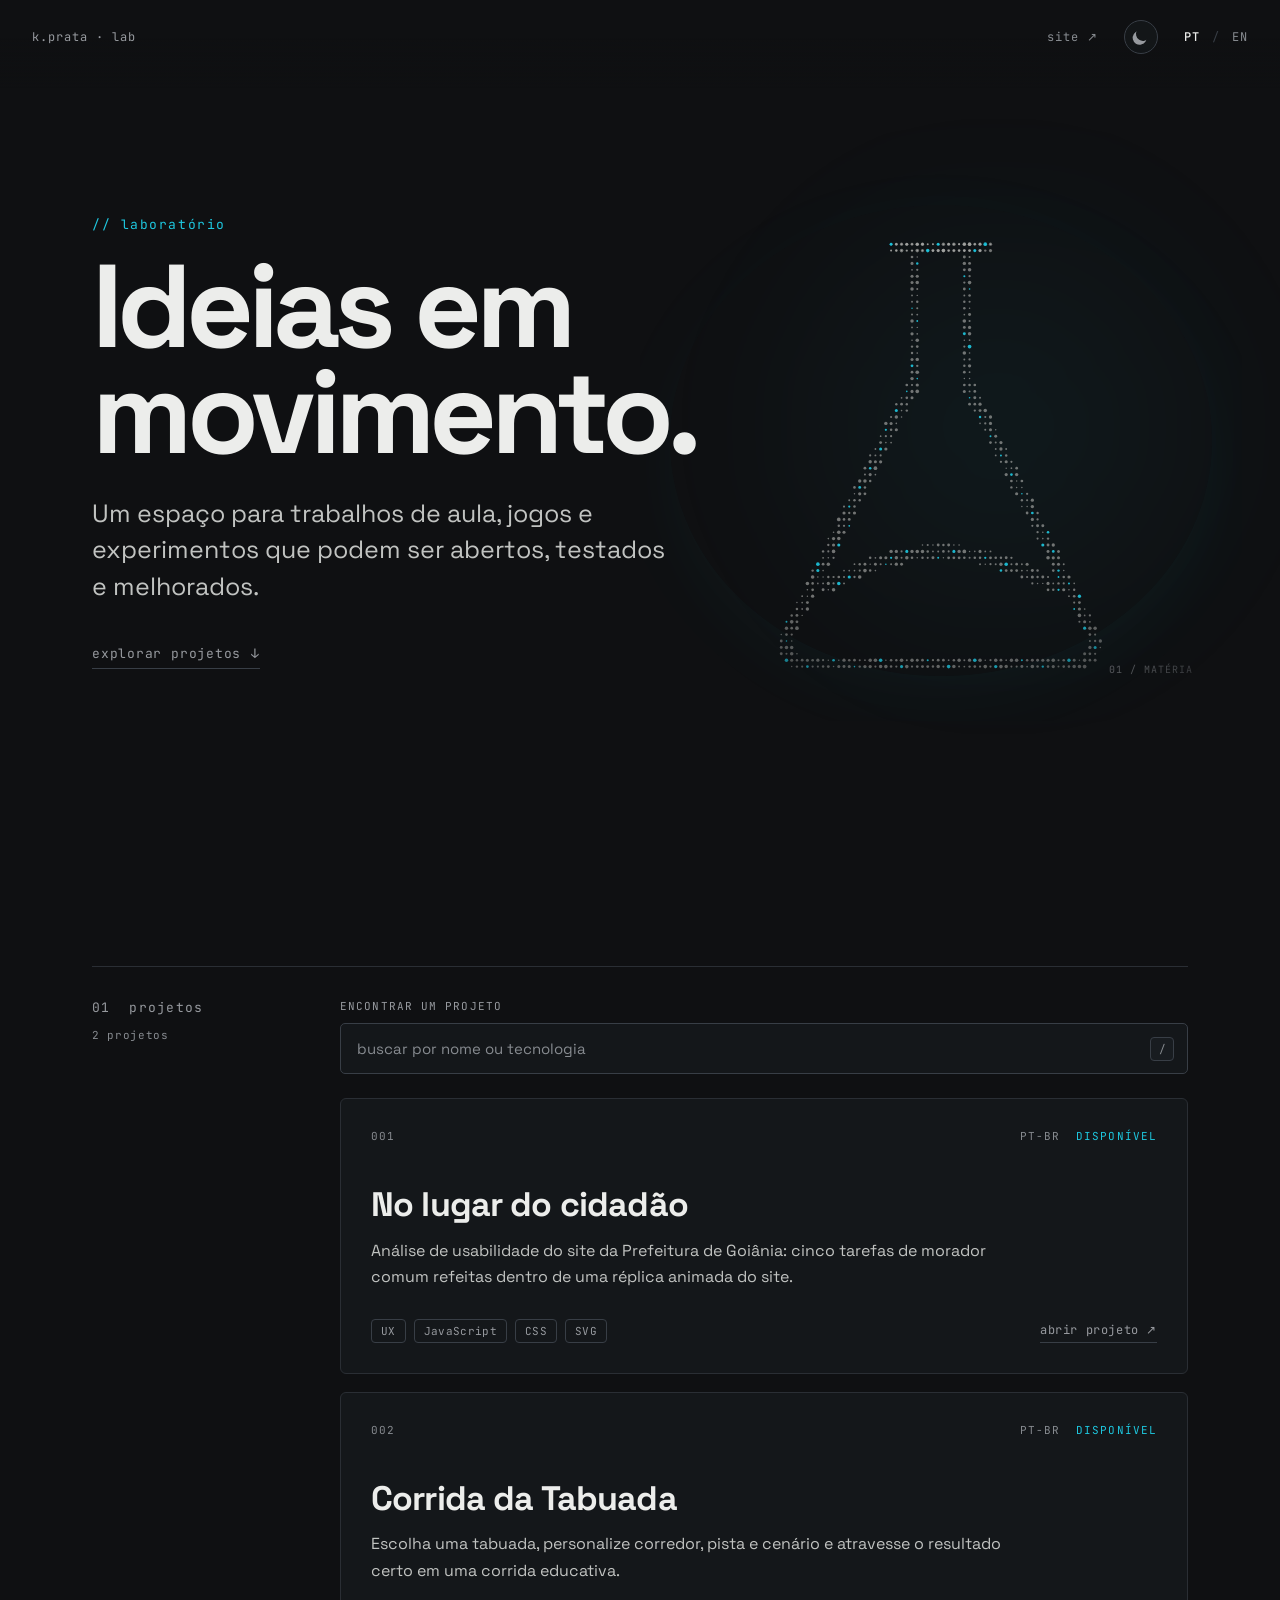
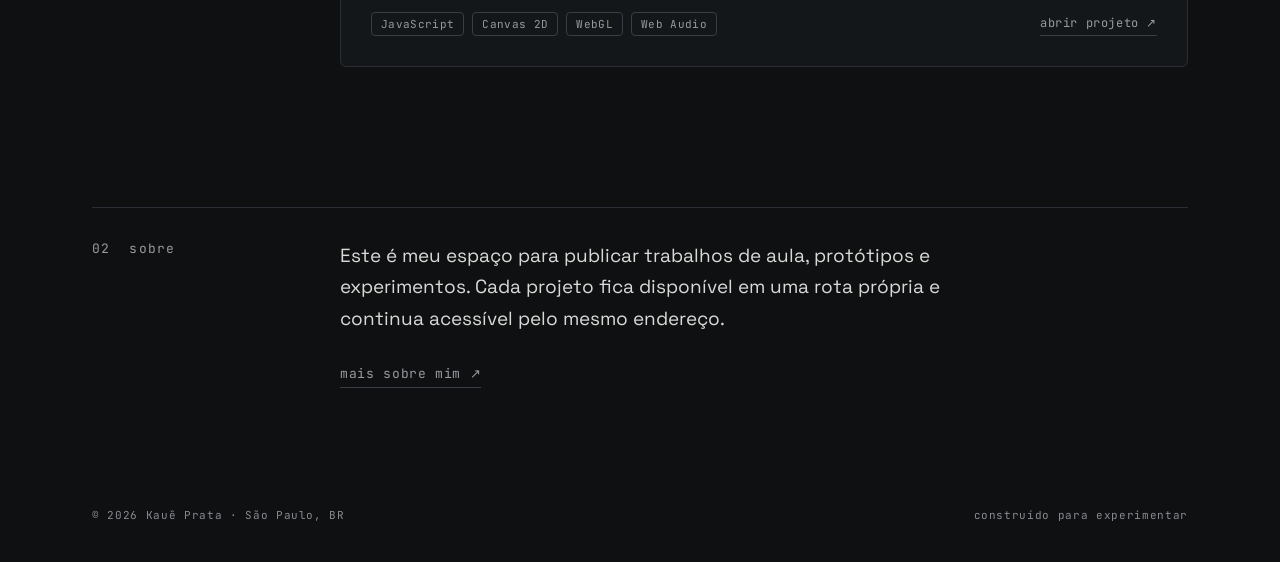
==== commit b3e12aa9: "melhora contraste do hero no tema claro" ====
--- a/pt/index.html
+++ b/pt/index.html
@@ -40,7 +40,7 @@
   <link rel="icon" href="/assets/favicon.svg" type="image/svg+xml">
   <link rel="apple-touch-icon" href="/assets/apple-touch-icon.png">
   <link rel="preload" href="/assets/v2/fonts/space-grotesk-latin.woff2" as="font" type="font/woff2" crossorigin>
-  <link rel="stylesheet" href="/assets/v2/site.css?v=3">
+  <link rel="stylesheet" href="/assets/v2/site.css?v=4">
   <noscript><style>.app-list{display:none}.noscript-app{display:block}</style></noscript>
 </head>
 <body>
--- a/assets/v2/site.css
+++ b/assets/v2/site.css
@@ -50,7 +50,11 @@
   --accent-contrast: #0f1012;
   --topbar-solid: #0f1012;
   --topbar-clear: rgba(15, 16, 18, 0);
+  --hero-background: var(--bg);
+  --hero-divider: transparent;
   --hero-glow: rgba(30, 200, 224, .055);
+  --hero-visual-surface: transparent;
+  --hero-visual-line: transparent;
   --particle: rgba(205, 205, 202, .52);
   --particle-accent: rgba(30, 200, 224, .9);
   --ease: cubic-bezier(.4, 0, .2, 1);
@@ -72,11 +76,15 @@
   --line: #d9d7d0;
   --line-strong: #c3c3bc;
   --accent-contrast: #ffffff;
-  --topbar-solid: #f4f3ef;
-  --topbar-clear: rgba(244, 243, 239, 0);
-  --hero-glow: rgba(8, 127, 145, .1);
-  --particle: rgba(42, 48, 52, .42);
-  --particle-accent: rgba(8, 127, 145, .9);
+  --topbar-solid: #e9eeea;
+  --topbar-clear: rgba(233, 238, 234, 0);
+  --hero-background: linear-gradient(125deg, #e9eeea 0%, #f6f4ee 52%, #dcecee 100%);
+  --hero-divider: #cbdad7;
+  --hero-glow: rgba(0, 111, 130, .16);
+  --hero-visual-surface: rgba(255, 255, 255, .42);
+  --hero-visual-line: rgba(8, 127, 145, .18);
+  --particle: rgba(21, 31, 36, .7);
+  --particle-accent: rgba(0, 105, 124, .98);
 }
 
 *, *::before, *::after { box-sizing: border-box; }
@@ -219,6 +227,9 @@
   display: flex;
   align-items: center;
   overflow: hidden;
+  border-bottom: 1px solid var(--hero-divider);
+  background: var(--hero-background);
+  transition: background .32s var(--ease), border-color .32s var(--ease);
 }
 
 .hero::after {
@@ -255,7 +266,19 @@
   mask-image: radial-gradient(ellipse 72% 70% at center, #000 50%, transparent 100%);
 }
 
-.hero-visual canvas { display: block; width: 100%; height: 100%; }
+.hero-visual::before {
+  content: "";
+  position: absolute;
+  inset: 8% 5%;
+  border: 1px solid var(--hero-visual-line);
+  border-radius: 50%;
+  background: var(--hero-visual-surface);
+  box-shadow: 0 24px 80px var(--hero-glow);
+  transition: background-color .32s var(--ease), border-color .32s var(--ease), box-shadow .32s var(--ease);
+}
+
+.hero-visual canvas { position: relative; z-index: 1; display: block; width: 100%; height: 100%; }
+:root[data-theme="light"] .hero-visual { opacity: 1; }
 
 .shape-label {
   position: absolute;
@@ -265,6 +288,7 @@
   font: 10px var(--mono);
   letter-spacing: .1em;
   text-transform: uppercase;
+  z-index: 2;
 }
 
 .kicker {
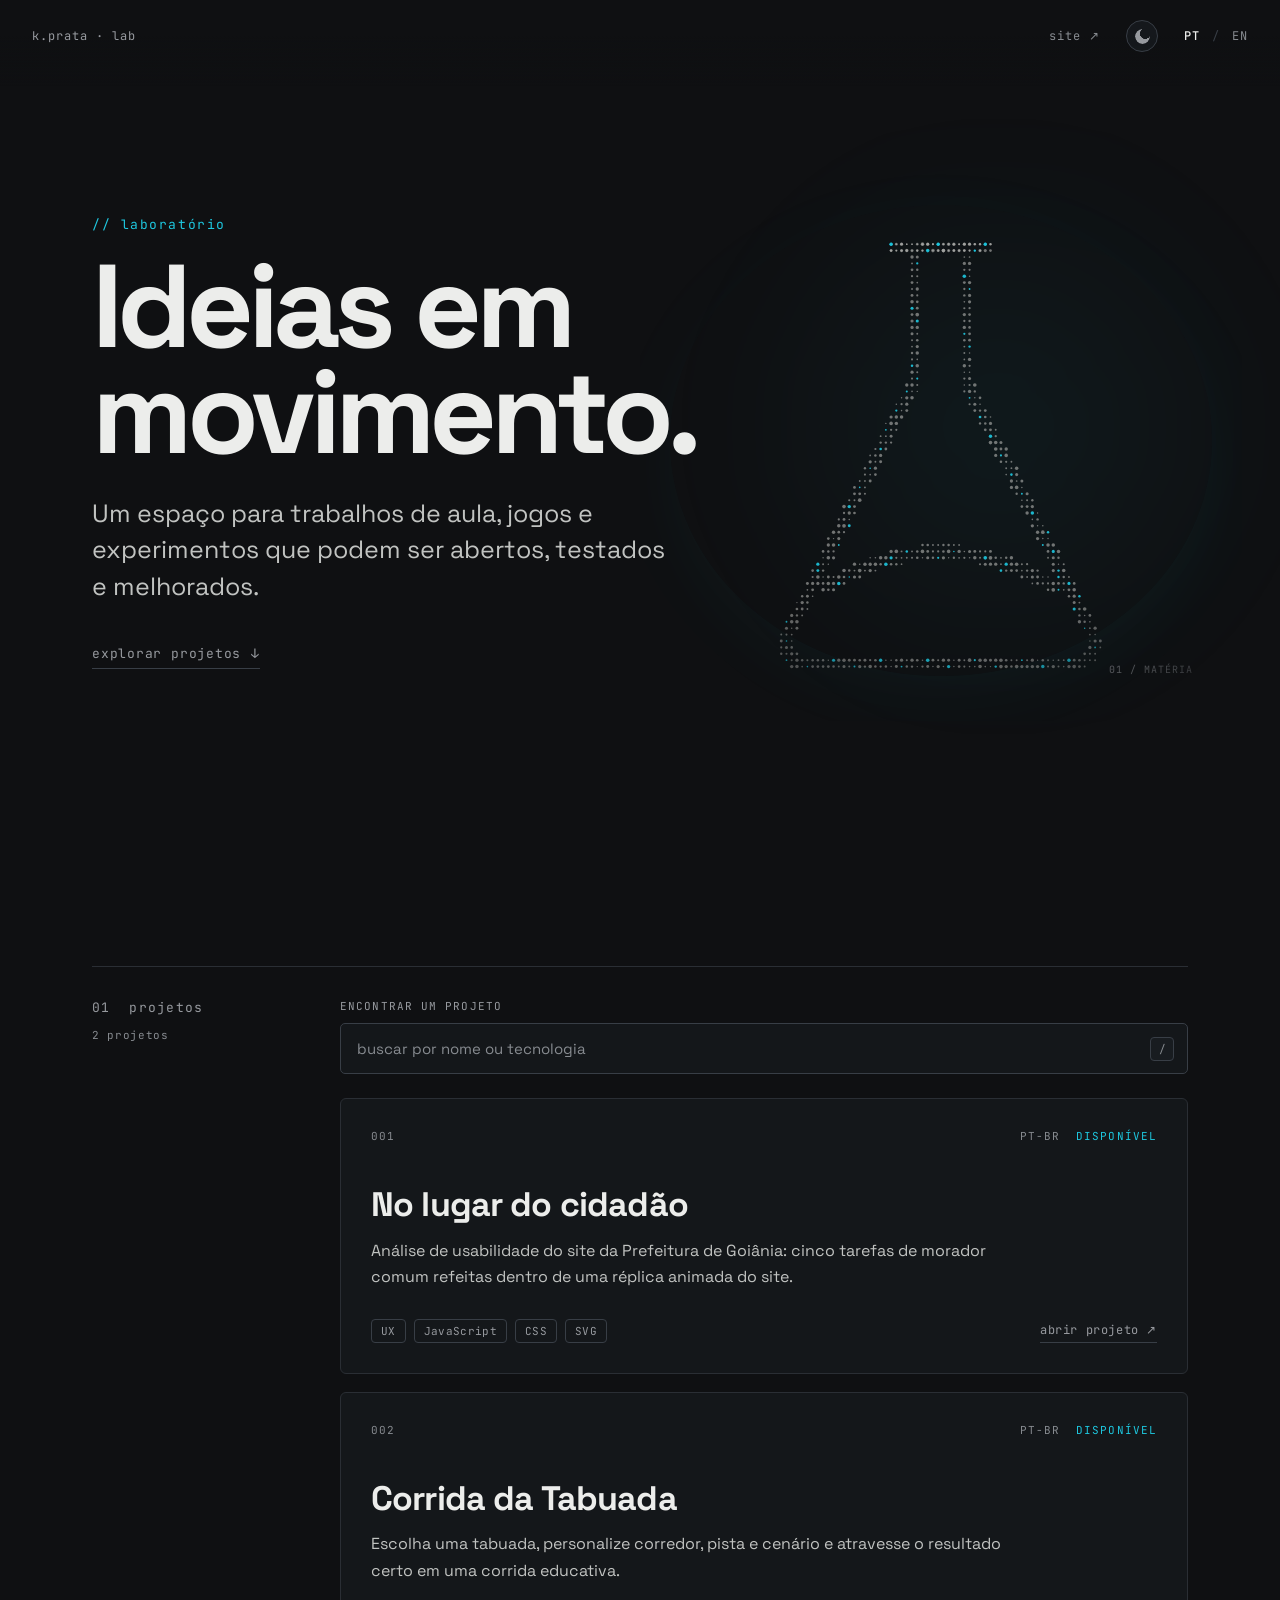
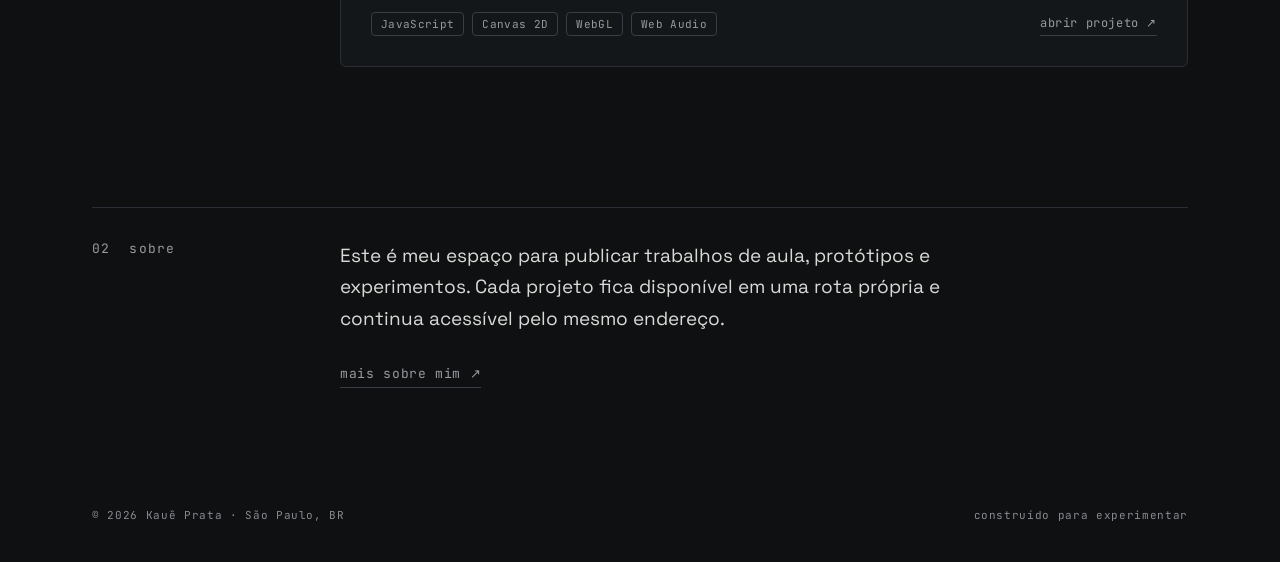
==== commit c04b8107: "Match lab theme icon with main site" ====
--- a/pt/index.html
+++ b/pt/index.html
@@ -40,7 +40,7 @@
   <link rel="icon" href="/assets/favicon.svg" type="image/svg+xml">
   <link rel="apple-touch-icon" href="/assets/apple-touch-icon.png">
   <link rel="preload" href="/assets/v2/fonts/space-grotesk-latin.woff2" as="font" type="font/woff2" crossorigin>
-  <link rel="stylesheet" href="/assets/v2/site.css?v=4">
+  <link rel="stylesheet" href="/assets/v2/site.css?v=5">
   <noscript><style>.app-list{display:none}.noscript-app{display:block}</style></noscript>
 </head>
 <body>
@@ -50,12 +50,9 @@
     <a class="brand" href="/pt/">k.prata · lab</a>
     <nav class="topnav" aria-label="Navegação principal">
       <a class="back-home" href="https://kaueprata.com/pt/">site <span aria-hidden="true">↗</span></a>
-      <button class="theme-toggle" type="button" aria-label="Mudar para o tema claro" title="Mudar para o tema claro">
-        <span class="theme-icon" aria-hidden="true">
-          <span class="theme-sun"></span>
-          <span class="theme-sun-rays"></span>
-          <span class="theme-moon"></span>
-        </span>
+      <button class="theme-toggle" type="button" data-theme-toggle aria-label="Mudar para o tema claro" title="Mudar para o tema claro" aria-pressed="false">
+        <span class="theme-icon theme-icon-moon" aria-hidden="true"></span>
+        <span class="theme-icon theme-icon-sun" aria-hidden="true"></span>
       </button>
       <div class="lang" role="group" aria-label="Idioma">
         <span class="lang-btn" aria-current="page">PT</span>
@@ -131,6 +128,6 @@
   </footer>
 
   <script src="/assets/v2/apps.js" defer></script>
-  <script src="/assets/v2/site.js?v=3" defer></script>
+  <script src="/assets/v2/site.js?v=4" defer></script>
 </body>
 </html>
--- a/assets/v2/site.css
+++ b/assets/v2/site.css
@@ -155,64 +155,71 @@
   display: grid;
   flex: 0 0 auto;
   place-items: center;
-  width: 34px;
-  height: 34px;
+  width: 32px;
+  height: 32px;
   padding: 0;
   border: 1px solid var(--line-strong);
   border-radius: 50%;
-  background: color-mix(in srgb, var(--surface) 88%, transparent);
+  background: color-mix(in srgb, var(--surface-raised) 72%, transparent);
   color: var(--muted);
   cursor: pointer;
-  transition: color .22s var(--ease), border-color .22s var(--ease), background-color .32s var(--ease), transform .22s var(--ease);
-}
-
-.theme-toggle:hover {
-  border-color: var(--accent);
-  color: var(--accent);
-  transform: rotate(8deg);
-}
-
-.theme-toggle:active { transform: rotate(8deg) scale(.92); }
-.theme-icon { position: relative; display: block; width: 18px; height: 18px; }
-.theme-sun,
-.theme-sun-rays,
-.theme-moon { position: absolute; inset: 0; transition: opacity .38s var(--ease), transform .48s var(--ease); }
-
-.theme-sun {
-  inset: 5px;
-  border: 1.8px solid currentColor;
+  transition: color .2s var(--ease), border-color .2s var(--ease), background-color .2s var(--ease);
+}
+
+.theme-toggle::after { content: ""; position: absolute; inset: -6px; }
+@media (hover: hover) {
+  .theme-toggle:hover { border-color: var(--accent); color: var(--accent); }
+}
+.theme-toggle:active { border-color: var(--accent); color: var(--accent); }
+
+.theme-icon {
+  position: absolute;
+  width: 15px;
+  height: 15px;
+  transition: opacity .35s var(--ease), transform .45s var(--ease);
+}
+
+.theme-icon-sun {
+  width: 6px;
+  height: 6px;
   border-radius: 50%;
+  background: currentColor;
   opacity: 0;
-  transform: scale(.35) rotate(-100deg);
-}
-
-.theme-sun-rays {
+  transform: rotate(-90deg) scale(.45);
+}
+
+.theme-icon-sun::before,
+.theme-icon-sun::after {
+  content: "";
+  position: absolute;
+  left: 50%;
+  top: 50%;
+  width: 1.5px;
+  height: 17px;
+  border-radius: 2px;
+  background: linear-gradient(to bottom, currentColor 0 3px, transparent 3px 14px, currentColor 14px);
+  transform: translate(-50%, -50%);
+}
+
+.theme-icon-sun::after { transform: translate(-50%, -50%) rotate(45deg); }
+
+.theme-icon-moon {
   border-radius: 50%;
-  background: repeating-conic-gradient(from -4deg, currentColor 0 8deg, transparent 8deg 45deg);
-  -webkit-mask: radial-gradient(circle, transparent 0 6px, #000 6.5px 8px, transparent 8.5px);
-  mask: radial-gradient(circle, transparent 0 6px, #000 6.5px 8px, transparent 8.5px);
+  background: currentColor;
+  -webkit-mask: radial-gradient(circle at 68% 31%, transparent 0 35%, #000 37%);
+  mask: radial-gradient(circle at 68% 31%, transparent 0 35%, #000 37%);
+  opacity: 1;
+  transform: rotate(0) scale(1);
+}
+
+:root[data-theme="light"] .theme-icon-sun {
+  opacity: 1;
+  transform: rotate(0) scale(1);
+}
+
+:root[data-theme="light"] .theme-icon-moon {
   opacity: 0;
-  transform: scale(.35) rotate(-100deg);
-}
-
-.theme-moon {
-  width: 14px;
-  height: 14px;
-  border-radius: 50%;
-  box-shadow: -4px 3px 0 0 currentColor;
-  opacity: 1;
-  transform: translate(4px, -1px) rotate(-12deg) scale(1);
-}
-
-:root[data-theme="light"] .theme-sun,
-:root[data-theme="light"] .theme-sun-rays {
-  opacity: 1;
-  transform: scale(1) rotate(0);
-}
-
-:root[data-theme="light"] .theme-moon {
-  opacity: 0;
-  transform: translate(4px, -1px) rotate(75deg) scale(.25);
+  transform: rotate(90deg) scale(.45);
 }
 
 .lang { gap: 12px; }
@@ -528,6 +535,8 @@
 @media (max-width: 700px) {
   .topbar { padding: 16px 20px 30px; }
   .topnav { gap: 18px; }
+  .theme-toggle { width: 30px; height: 30px; flex-basis: 30px; }
+  .theme-toggle::after { inset: -7px; }
   .back-home { font-size: 0; }
   .back-home span { font-size: 13px; }
   .hero { min-height: 92vh; min-height: 92svh; align-items: flex-start; }
@@ -567,5 +576,5 @@
   html { scroll-behavior: auto; }
   *, *::before, *::after { transition-duration: .001ms !important; }
   .app-card-link:hover { transform: none; }
-  .theme-toggle:hover, .theme-toggle:active { transform: none; }
-}
+  .theme-icon { transition: none; }
+}
